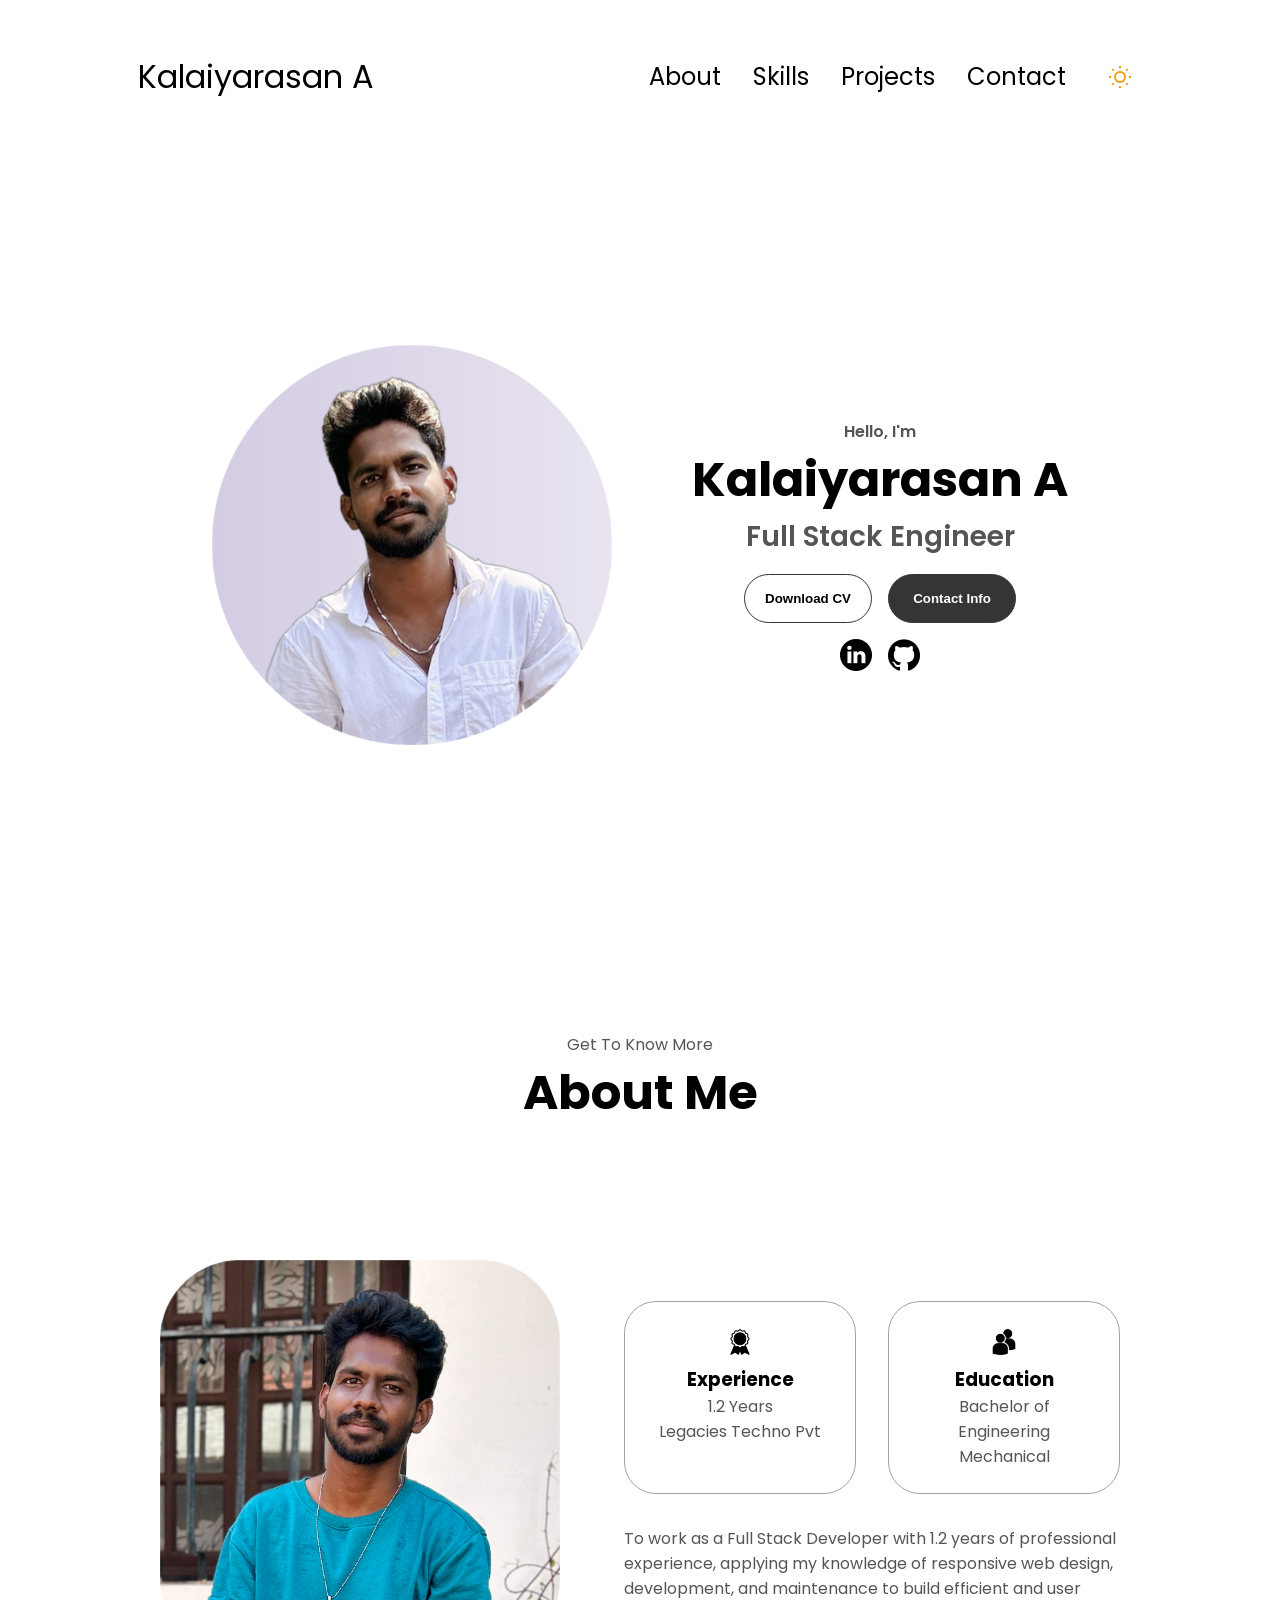
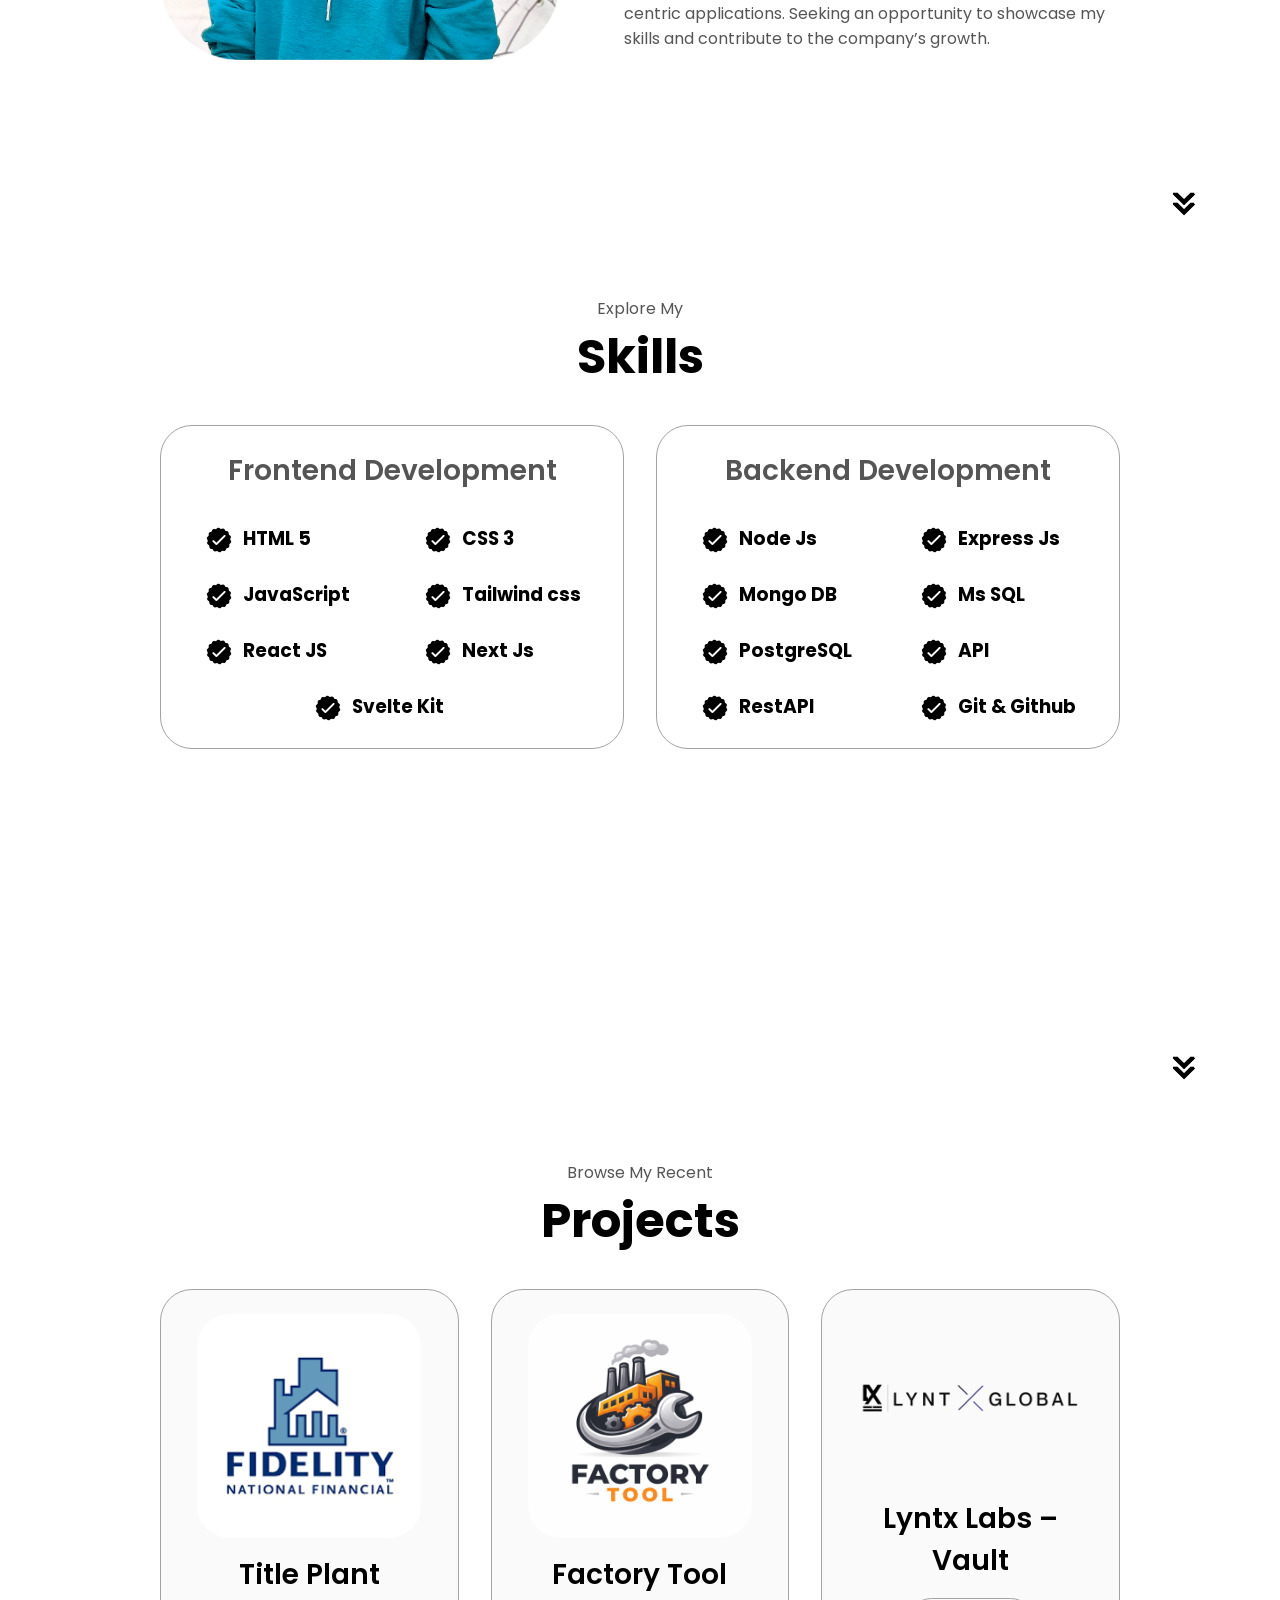
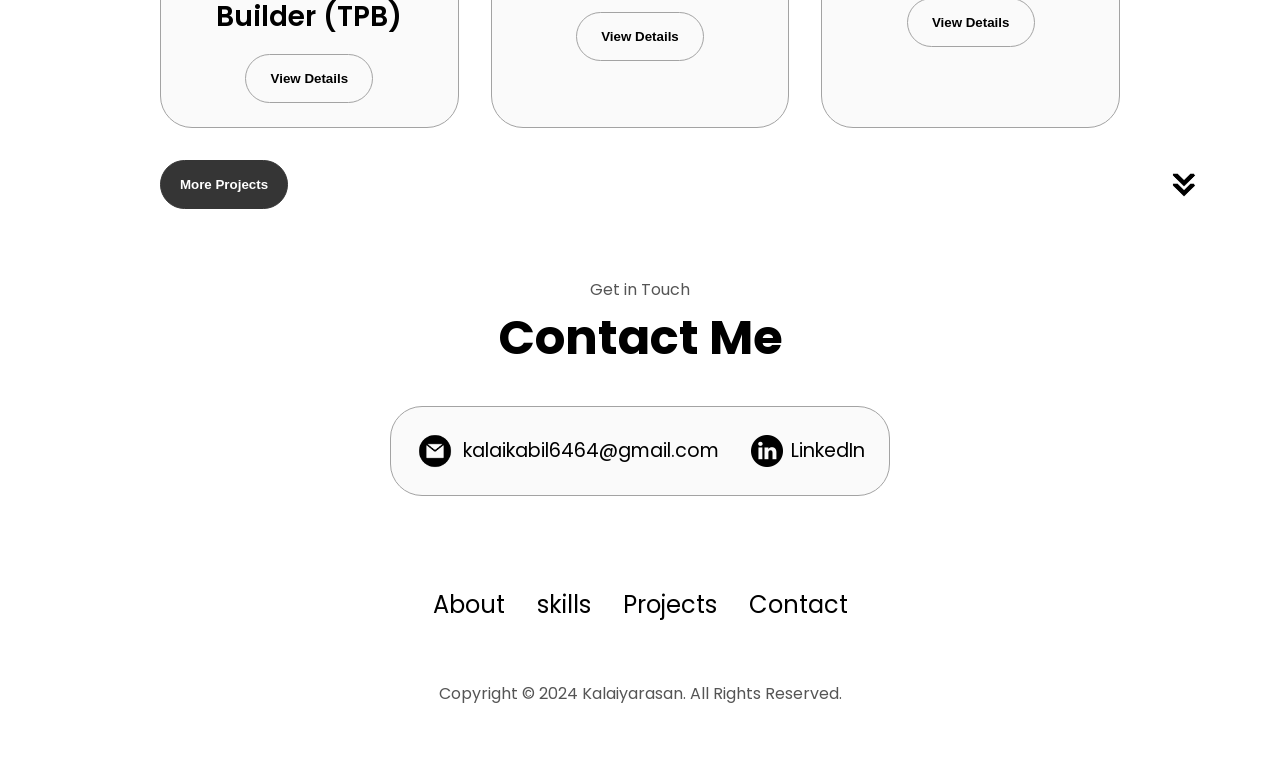
==== index.html @ e9d3bcfe "first commit" ====
<!DOCTYPE html>
<html lang="en">
<head>
    <meta charset="UTF-8">
    <meta name="viewport" content="width=device-width, initial-scale=1.0">
    <title>My Portfolio</title>
    <link rel="stylesheet" href="style.css">
    <link rel="stylesheet" href="mediaqueries.css">
    <link rel="shortcut icon" href="./assets/icon.png" type="image/x-icon">
</head>
<body>
    <nav id="desktop-nav">
        <div class="logo">Kalaiyarasan A</div>
        <div>
            <ul class="nav-links">
                <li><a href="#about">About</a></li>
                <li><a href="#skills">Skills</a></li>
                <li><a href="#projects">Projects</a></li>
                <li><a href="#contact">Contact</a></li>
                <li><button class="theme-toggle" onclick="toggleTheme()" aria-label="Toggle dark mode">
                    <div class="toggle-icon">
                        <svg class="sun-icon" viewBox="0 0 24 24" fill="none" stroke="currentColor" stroke-width="2">
                            <circle cx="12" cy="12" r="5"></circle>
                            <line x1="12" y1="1" x2="12" y2="3"></line>
                            <line x1="12" y1="21" x2="12" y2="23"></line>
                            <line x1="4.22" y1="4.22" x2="5.64" y2="5.64"></line>
                            <line x1="18.36" y1="18.36" x2="19.78" y2="19.78"></line>
                            <line x1="1" y1="12" x2="3" y2="12"></line>
                            <line x1="21" y1="12" x2="23" y2="12"></line>
                            <line x1="4.22" y1="19.78" x2="5.64" y2="18.36"></line>
                            <line x1="18.36" y1="5.64" x2="19.78" y2="4.22"></line>
                        </svg>
                        <svg class="moon-icon" viewBox="0 0 24 24" fill="none" stroke="currentColor" stroke-width="2">
                            <path d="M21 12.79A9 9 0 1 1 11.21 3 7 7 0 0 0 21 12.79z"></path>
                        </svg>
                    </div>
                </button></li>
            </ul>
        </div>
    </nav>
    <nav id="hamburger-nav">
        <div class="logo">Kalaiyarasan A</div>
        <div class="hamburger-menu-container">
          <button class="theme-toggle" onclick="toggleTheme()" aria-label="Toggle dark mode">
              <div class="toggle-icon">
                  <svg class="sun-icon" viewBox="0 0 24 24" fill="none" stroke="currentColor" stroke-width="2">
                      <circle cx="12" cy="12" r="5"></circle>
                      <line x1="12" y1="1" x2="12" y2="3"></line>
                      <line x1="12" y1="21" x2="12" y2="23"></line>
                      <line x1="4.22" y1="4.22" x2="5.64" y2="5.64"></line>
                      <line x1="18.36" y1="18.36" x2="19.78" y2="19.78"></line>
                      <line x1="1" y1="12" x2="3" y2="12"></line>
                      <line x1="21" y1="12" x2="23" y2="12"></line>
                      <line x1="4.22" y1="19.78" x2="5.64" y2="18.36"></line>
                      <line x1="18.36" y1="5.64" x2="19.78" y2="4.22"></line>
                  </svg>
                  <svg class="moon-icon" viewBox="0 0 24 24" fill="none" stroke="currentColor" stroke-width="2">
                      <path d="M21 12.79A9 9 0 1 1 11.21 3 7 7 0 0 0 21 12.79z"></path>
                  </svg>
              </div>
          </button>
          <div class="hamburger-menu">
            <div class="hamburger-icon" onclick="toggleMenu()">
            <span></span>
            <span></span>
            <span></span>
          </div>
          <div class="menu-links">
                <li><a href="#about" onclick="toggleMenu()">About</a></li>
                <li><a href="#skills" onclick="toggleMenu()">skills</a></li>
                <li><a href="#projects" onclick="toggleMenu()">Projects</a></li>
                <li><a href="#contact" onclick="toggleMenu()">Contact</a></li>
          </div>
          </div>
        </div>
          
    </nav>
    <!-- profile -->
    <section id="profile">
        <div class="section_pic-container">
            <img src="./assets/profile-pic.png" alt="Kalaiyarasan A profile picture">
        </div>
        <div class="section_text">
            <p class="section_text_p1">Hello, I'm</p>
            <h1 class="title">Kalaiyarasan A</h1>
            <p class="section_text_p2">Full Stack Engineer</p>
            <div class="btn-container">
                <button class="btn btn-color-2"
                 onclick="window.open('./assets/resume.pdf')"
                >Download CV</button>
                <button
                class="btn btn-color-1"
                onclick="location.href='./#contact'"
                >Contact Info</button>
            </div>
            <div class="socials-container">
                <img src="./assets/linkedin.png" alt="My Linked In profile" 
                class="icon" onclick="window.open('https://linkedin.com/in/kalaiyarasan-anandan-a44243298')"
                />
                <img src="./assets/github.png" alt="My Github In profile" 
                class="icon" onclick="window.open('https://github.com/kalai64')"
                />
            </div>
        </div>
    </section>
    <!-- about -->
    <section id="about">
        <p class="section_text_p1">Get To Know More</p>
        <h1 class="title">About Me</h1>
        <div class="section-container">
            <div class="section_pic-container">
                <img src="./assets/about-pic.png" 
                alt="Profile Picture"
                class="about-pic"
                />
            </div>
            <div class="about-details-container">
                <div class="about-containers">
                    <div class="details-container">
                        <img src="./assets/experience.png" 
                        alt="skills icon"
                        class="icon"
                        />
                        <h3>Experience</h3>
                        <p>1.2 Years <br/>Legacies Techno Pvt</p>
                    </div>
                    <div class="details-container">
                        <img src="./assets/education.png" 
                        alt="Education icon"
                        class="icon"
                        />
                        <h3>Education</h3>
                        <p>Bachelor of Engineering<br/>Mechanical</p>
                    </div>
                </div>
                <div class="text-container">
                    <p>To work as a Full Stack Developer with 1.2 years of professional experience, applying my knowledge of responsive web design, development, and maintenance to build efficient and user centric applications. Seeking an opportunity to showcase my skills and contribute to the company’s growth.</p>
                </div>
            </div>
        </div>
        <img src="./assets/arrow.png" alt="Arrow icon" class="icon arrow"
        onclick="location.href='./#skills'"
        />
    </section>

    <!-- SKILLS -->
    <section id="skills">
        <p class="section_text_p1">Explore My</p>
        <h1 class="title">Skills</h1>
        <div class="skills-details-container">
          <div class="about-containers">
            <div class="details-container">
              <h2 class="skills-sub-title">Frontend Development</h2>
              <div class="article-container">
                <article>
                  <img
                    src="./assets/checkmark.png"
                    alt="skills icon"
                    class="icon"
                  />
                  <div>
                    <h3>HTML 5</h3>
                  </div>
                </article>
                <article>
                  <img
                    src="./assets/checkmark.png"
                    alt="skills icon"
                    class="icon"
                  />
                  <div>
                    <h3>CSS 3</h3>
                  </div>
                </article>
                <article>
                  <img
                    src="./assets/checkmark.png"
                    alt="skills icon"
                    class="icon"
                  />
                  <div>
                    <h3>JavaScript</h3>
                  </div>
                </article>
                <article>
                  <img
                    src="./assets/checkmark.png"
                    alt="skills icon"
                    class="icon"
                  />
                  <div>
                    <h3>Tailwind css</h3>
                  </div>
                </article>
                <article>
                  <img
                    src="./assets/checkmark.png"
                    alt="skills icon"
                    class="icon"
                  />
                  <div>
                    <h3>React JS</h3>
                  </div>
                </article>
                <article>
                  <img
                    src="./assets/checkmark.png"
                    alt="skills icon"
                    class="icon"
                  />
                  <div>
                    <h3>Next Js</h3>
                  </div>
                </article>
                <article>
                  <img
                    src="./assets/checkmark.png"
                    alt="skills icon"
                    class="icon"
                  />
                  <div>
                    <h3>Svelte Kit</h3>
                  </div>
                </article>
              </div>
            </div>
            <div class="details-container">
              <h2 class="skills-sub-title">Backend Development</h2>
              <div class="article-container">
                <article>
                  <img
                    src="./assets/checkmark.png"
                    alt="skills icon"
                    class="icon"
                  />
                  <div>
                    <h3>Node Js</h3>
                  </div>
                </article>
                <article>
                  <img
                    src="./assets/checkmark.png"
                    alt="skills icon"
                    class="icon"
                  />
                  <div>
                    <h3>Express Js</h3>
                  </div>
                </article>
                <article>
                  <img
                    src="./assets/checkmark.png"
                    alt="skills icon"
                    class="icon"
                  />
                  <div>
                    <h3>Mongo DB</h3>
                  </div>
                </article>
                <article>
                  <img
                    src="./assets/checkmark.png"
                    alt="skills icon"
                    class="icon"
                  />
                  <div>
                    <h3>Ms SQL</h3>
                  </div>
                </article>
                <article>
                  <img
                    src="./assets/checkmark.png"
                    alt="skills icon"
                    class="icon"
                  />
                  <div>
                    <h3>PostgreSQL</h3>
                  </div>
                </article>
                <article>
                  <img
                    src="./assets/checkmark.png"
                    alt="skills icon"
                    class="icon"
                  />
                  <div>
                    <h3>API</h3>
                  </div>
                </article>
                <article>
                  <img
                    src="./assets/checkmark.png"
                    alt="skills icon"
                    class="icon"
                  />
                  <div>
                    <h3>RestAPI</h3>
                  </div>
                </article>
                <article>
                  <img
                    src="./assets/checkmark.png"
                    alt="skills icon"
                    class="icon"
                  />
                  <div>
                    <h3>Git & Github</h3>
                  </div>
                </article>
              </div>
            </div>
          </div>
        </div>
        <img
          src="./assets/arrow.png"
          alt="Arrow icon"
          class="icon arrow"
          onclick="location.href='./#projects'"
        />
    </section>
    <!-- projects -->
    <section id="projects">
      <p class="section_text_p1">Browse My Recent</p>
      <h1 class="title">Projects</h1>
      <div class="skills-details-container">
        <div class="about-containers">
          <!-- TPB Project -->
        <div class="details-container color-container">
          <div class="article-container">
            <img src="./assets/fnf.png" alt="Project 1" class="project-img"/>
          </div>
          <h2 class="skills-sub-title project-title">Title Plant Builder (TPB)</h2>
          <div class="btn-container">
            <button class="btn btn-color-2 project-btn" onclick="openProjectSlider('tpb')">View Details</button>
          </div>
        </div>
        
        <!-- Factory Tool -->
        <div class="details-container color-container">
          <div class="article-container">
            <img src="./assets/factory_tool.png" alt="Project 3" class="project-img"/>
          </div>
          <h2 class="skills-sub-title project-title">Factory Tool</h2>
          <div class="btn-container">
            <button class="btn btn-color-2 project-btn" onclick="openProjectSlider('fm')">View Details</button>

          </div>
        </div>
        <!-- Vault -->
        <div class="details-container color-container">
          <div class="article-container">
            <img src="./assets/lynt_X.png" alt="Project 3" class="project-img"/>
          </div>
          <h2 class="skills-sub-title project-title">Lyntx Labs – Vault</h2>
          <div class="btn-container">
            <button class="btn btn-color-2 project-btn" onclick="openProjectSlider('vault')">View Details</button>
          </div>
        </div>
        <button class="btn btn-color-1" onclick="window.location.href='projects.html'">More Projects</button>
      </div>
      </div>
      <img
          src="./assets/arrow.png"
          alt="Arrow icon"
          class="icon arrow"
          onclick="location.href='./#contact'"
        />
    </section>
    <!-- contact -->
    <section id="contact">
      <p class="section_text_p1">Get in Touch</p>
      <h1 class="title">Contact Me</h1>
      <div class="contact-info-upper-container">
        <div class="contact-info-container">
          <img src="./assets/email.png" alt="Email icon" class="icon contact-icon email-icon"/>
          <p><a href="mailto:kalaikabil6464@gmail.com">kalaikabil6464@gmail.com</a></p>
        </div>
        <div class="contact-info-container">
          <img src="./assets/linkedin.png" alt="Linkedin icon" class="icon contact-icon"/>
          <p><a href="https://linkedin.com/in/kalaiyarasan-anandan-a44243298" target="_blank">LinkedIn</a></p>
        </div>
      </div>
    </section>
    <footer>
      <nav>
        <div class="nav-links-container">
          <ul class="nav-links">
            <li><a href="#about">About</a></li>
            <li><a href="#skills">skills</a></li>
            <li><a href="#projects">Projects</a></li>
            <li><a href="#contact">Contact</a></li>
        </ul>
        </div>
      </nav>
      <p>Copyright &#169; 2024 Kalaiyarasan. All Rights Reserved.</p>
    </footer>

    <!-- Shared Project Slider -->
    <div class="project-overlay" id="projectOverlay" onclick="closeProjectSlider()"></div>
    <div class="project-slider" id="projectSlider">
      <button class="slider-close-btn" onclick="closeProjectSlider()">&#215;</button>
      <img src="" alt="" class="slider-project-img" id="sliderImg"/>
      <h2 class="slider-project-title" id="sliderTitle"></h2>
      <p class="slider-project-desc" id="sliderDesc"></p>
      <p class="slider-section-heading">Tech Stack</p>
      <div class="slider-tags" id="sliderTags"></div>
      <h3 class="slider-section-heading">Key Features</h3>
      <ul class="slider-features" id="sliderFeatures"></ul>
      <h3 class="slider-section-heading">My Role</h3>
      <p class="slider-project-desc" id="sliderRole"></p>
      <div class="slider-btn-container" id="sliderBtns"></div>
    </div>

    <script src="script.js"></script>
</body>
</html>
---- style.css ----
@import url('https://fonts.googleapis.com/css2?family=Poppins:wght@300;400;500;600&display=swap');

/* CSS Variables for Theme */
:root {
    --bg-color: #ffffff;
    --text-color: #000000;
    --text-secondary: rgb(85, 85, 85);
    --border-color: rgb(163, 163, 163);
    --btn-bg: rgb(53, 53, 53);
    --btn-hover-bg: rgb(0, 0, 0);
    --container-bg: white;
    --container-secondary-bg: rgb(250, 250, 250);
    --link-hover: grey;
    --nav-bg: #ffffff;
    --hamburger-bg: white;
}

[data-theme="dark"] {
    --bg-color: #1a1a2e;
    --text-color: #eaeaea;
    --text-secondary: #b0b0b0;
    --border-color: #444466;
    --btn-bg: #3a3a5c;
    --btn-hover-bg: #4a4a7c;
    --container-bg: #252542;
    --container-secondary-bg: #2a2a4a;
    --link-hover: #a0a0c0;
    --nav-bg: #1a1a2e;
    --hamburger-bg: #252542;
}

* {
    margin: 0;
    padding: 0;
}
body {
    font-family: "Poppins", sans-serif;
    background-color: var(--bg-color);
    color: var(--text-color);
    transition: background-color 0.3s ease, color 0.3s ease;
}
html {
    scroll-behavior: smooth;
}
p {
    color: var(--text-secondary);
}

a, .btn {
    transition: all 300ms ease;
}

nav, .nav-links {
    display: flex;
}
nav {
    justify-content: space-around;
    align-items: center;
    height: 17vh;
    background-color: var(--nav-bg);
    transition: background-color 0.3s ease;
}
.nav-links {
    gap: 2rem;
    list-style: none;
    font-size: 1.5rem;
    align-items: center;
}
a {
    color: var(--text-color);
    text-decoration: none;
    text-decoration-color: var(--bg-color);
    transition: color 0.3s ease;
}
a:hover {
    color: var(--link-hover);
    text-decoration: underline;
    text-underline-offset: 1rem;
    text-decoration-color: var(--border-color);
}
.logo {
    font-size: 2rem;
    color: var(--text-color);
}
.logo:hover {
    cursor: default;
}

/* Hamburger Menu */

#hamburger-nav {
    display: none;
  }
  .hamburger-menu {
    position: relative;
    display: inline-block;
  }
  .hamburger-icon {
    display: flex;
    flex-direction: column;
    justify-content: space-between;
    height: 24px;
    width: 30px;
    cursor: pointer;
  }
  .hamburger-icon span {
    width: 100%;
    height: 2px;
    background-color: var(--text-color);
    transition: all 0.3 ease-in-out;
  }
  .menu-links {
    position: absolute;
    top: 100%;
    right: 0;
    background-color: var(--hamburger-bg);
    width: fit-content;
    max-height: 0;
    overflow: hidden;
    transition: all 0.3 ease-in-out;
  }
  .menu-links a {
    display: block;
    padding: 10px;
    text-align: center;
    font-size: 1.5rem;
    color: var(--text-color);
    text-decoration: none;
    transition: all 0.3 ease-in-out;
  }
  .menu-links li {
    list-style: none;
  }
  .menu-links.open {
    max-height: 300px;
  }
  .hamburger-icon.open span:first-child {
    transform: rotate(45deg) translate(10px, 5px);
  }
  .hamburger-icon.open span:nth-child(2) {
    opacity: 0;
  }
  .hamburger-icon.open span:last-child {
    transform: rotate(-45deg) translate(10px, -5px);
  }
  .hamburger-icon span:first-child {
    transform: none;
  }
  .hamburger-icon span:first-child {
    opacity: 1;
  }
  .hamburger-icon span:first-child {
    transform: none;
  }

/* Section */

section {
  padding-top: 4vh;
  height: 96vh;
  margin: 0 10rem;
  box-sizing: border-box;
  min-height: fit-content;
}
.section-container {
  display: flex;
}
#profile {
  display: flex;
  justify-content: center;
  gap: 5rem;
  height: 80vh;
}

.section_pic-container {
  display: flex;
  height: 400px;
  width: 400px;
  margin: auto 0;
}

.section_text {
  align-self: center;
  text-align: center;
}

.section_text p {
  font-weight: 600;
}

.section_text_p1 {
  text-align: center;
}

.section_text_p2 {
  font-size: 1.75rem;
  margin-bottom: 1rem;
}

.title {
  font-size: 3rem;
  text-align: center;
  color: var(--text-color);
}

.socials-container {
  display: flex;
  justify-content: center;
  margin-top: 1rem;
  gap: 1rem;
}

.icon {
  cursor: pointer;
  height: 2rem;
}

.btn-container {
  display: flex;
  justify-content: center;
  gap: 1rem;
}

.btn {
  font-weight: 600;
  transition: all 300ms ease;
  padding: 1rem;
  width: 8rem;
  border-radius: 2rem;
}

.btn-color-1,
.btn-color-2 {
  border: var(--btn-bg) 0.1rem solid;
}

.btn-color-1:hover,
.btn-color-2:hover {
  cursor: pointer;
}

.btn-color-1,
.btn-color-2:hover {
  background: var(--btn-bg);
  color: white;
}

.btn-color-1:hover {
  background: var(--btn-hover-bg);
}

.btn-color-2 {
  background: none;
  color: var(--text-color);
}

.btn-color-2:hover {
  border: var(--btn-hover-bg) 0.1rem solid;
}

.btn-container {
  gap: 1rem;
}

/* About section */

#about {
  position: relative;
}
.about-containers {
  display: flex;
  flex-wrap: wrap;
  gap: 2rem;
  margin-bottom: 2rem;
  margin-top: 2rem;
}
.about-details-container {
  justify-content: center;
  flex-direction: column;
}
.about-containers, 
.about-details-container {
  display: flex;
}
.about-pic {
  border-radius: 2rem;
}
.arrow {
  position: absolute;
  right: -5rem;
  bottom: 2.5rem;
}
.details-container {
  padding: 1.5rem;
  flex: 1;
  background: var(--container-bg);
  border-radius: 2rem;
  border: var(--btn-bg) 0.1rem solid;
  border-color: var(--border-color);
  text-align: center;
  transition: background-color 0.3s ease, border-color 0.3s ease;
}
.section-container {
  gap: 4rem;
  height: 80%;
}
.section_pic-container {
  height: 400px;
  width: 400px;
  margin: auto 0;
}

/* skills section */

#skills {
  position: relative;
}

.skills-sub-title {
  color: var(--text-secondary);
  font-weight: 600;
  font-size: 1.75rem;
  margin-bottom: 2rem;
}

.skills-details-container {
  display: flex;
  justify-content: center;
  flex-direction: column;
}

.article-container {
  display: flex;
  text-align: initial;
  flex-wrap: wrap;
  flex-direction: row;
  gap: 1.5rem;
  justify-content: space-around;
}

article {
  display: flex;
  width: 10rem;
  
  gap: 0.5rem;
}

article .icon {
  cursor: default;
}

/*Projects section */

#projects {
  position: relative;
}

/* Projects grid layout */
#projects .about-containers {
  display: grid;
  grid-template-columns: repeat(3, 1fr);
  gap: 2rem;
}

.color-container {
  border-color: var(--border-color);
  background: var(--container-secondary-bg);
}
.project-img {
  border-radius: 2rem;
  width: 90%;
  height: 90%;
}
.project-title {
  margin: 1rem;
  color: var(--text-color);
}
.project-btn {
  color: var(--text-color);
  border-color: var(--border-color);
}

#more-projects {
  position: relative;
}

/*Contact section */

#contact {
  display: flex;
  justify-content: center;
  flex-direction: column;
  height: 70vh;
}
.contact-info-upper-container {
  display: flex;
  justify-content: center;
  border-radius: 2rem;
  border: var(--btn-bg) 0.1rem solid;
  border-color: var(--border-color);
  background: var(--container-secondary-bg);
  margin: 2rem auto;
  padding: 0.5rem;
  transition: background-color 0.3s ease, border-color 0.3s ease;
}
.contact-info-container {
  display: flex;
  align-items: center;
  justify-content: center;
  gap: 0.5rem;
  margin: 1rem;
}
.contact-info-container p {
  font-size: larger;
}
.contact-icon {
  cursor: default;
}
.email-icon {
  height: 2.5rem;
}

/* Footer section */

footer {
  height: 26vh;
  margin: 0 rem;
  background-color: var(--bg-color);
  transition: background-color 0.3s ease;
}
footer p {
  text-align: center;
  color: var(--text-secondary);
}

.home-icon {
  display: inline-block;
  cursor: pointer;
  margin: 1rem; 
}

.home-icon img {
  width: 70px;
  height: 70px;
  transition: transform 0.3s ease;
}

/* Theme Toggle Button - Animated */
.theme-toggle {
  background: none;
  border: 2px solid var(--container-bg);
  border-radius: 50%;
  width: 45px;
  height: 45px;
  cursor: pointer;
  display: flex;
  align-items: center;
  justify-content: center;
  transition: all 0.3s ease;
  position: static;
  overflow: hidden;
}

.theme-toggle:hover {
  border-color: var(--container-bg);
  transform: scale(1.1);
}

.toggle-icon {
  position: relative;
  width: 24px;
  height: 24px;
}

.theme-toggle svg {
  position: absolute;
  top: 0;
  left: 0;
  width: 24px;
  height: 24px;
  transition: all 0.5s cubic-bezier(0.4, 0, 0.2, 1);
}

.theme-toggle .sun-icon {
  stroke: #f39c12;
  transform: rotate(0deg) scale(1);
  opacity: 1;
}

.theme-toggle .moon-icon {
  stroke: #9b59b6;
  transform: rotate(-90deg) scale(0);
  opacity: 0;
}

[data-theme="dark"] .theme-toggle .sun-icon {
  transform: rotate(90deg) scale(0);
  opacity: 0;
}

[data-theme="dark"] .theme-toggle .moon-icon {
  transform: rotate(0deg) scale(1);
  opacity: 1;
}

/* Hamburger menu container for theme toggle */
.hamburger-menu-container {
  display: flex;
  align-items: center;
  gap: 1rem;
}

/* Projects page top nav */
.projects-top-nav {
  display: flex;
  justify-content: space-between;
  align-items: center;
  padding: 1rem 2rem;
  background-color: var(--nav-bg);
  transition: background-color 0.3s ease;
}

/* Back button for projects page */
.back-btn {
  background: none;
  border: 2px solid var(--border-color);
  border-radius: 2rem;
  padding: 0.5rem 1.2rem;
  font-size: 1rem;
  font-family: "Poppins", sans-serif;
  font-weight: 500;
  color: var(--text-color);
  cursor: pointer;
  transition: all 0.3s ease;
  display: flex;
  align-items: center;
  gap: 0.3rem;
}

.back-btn:hover {
  background: var(--btn-bg);
  color: white;
  border-color: var(--btn-bg);
}

/* Dark mode icon filter for icons that need inversion */
[data-theme="dark"] .icon {
  filter: brightness(0.8) invert(0.8);
}

/* Project Side Slider */
.project-overlay {
  display: none;
  position: fixed;
  inset: 0;
  background: rgba(0, 0, 0, 0.45);
  z-index: 999;
}
.project-overlay.open { display: block; }

.project-slider {
  position: fixed;
  top: 0;
  right: -780px;
  width: 740px;
  max-width: 95vw;
  height: 100%;
  background: var(--container-bg);
  border-left: 1px solid var(--border-color);
  border-radius: 1rem 0 0 1rem;
  z-index: 1000;
  overflow-y: auto;
  padding: 2rem 2rem 3rem;
  box-sizing: border-box;
  transition: right 0.35s cubic-bezier(0.4, 0, 0.2, 1);
}
.project-slider.open { right: 0; }

.slider-close-btn {
  float: right;
  background: none;
  border: 1px solid var(--border-color);
  border-radius: 50%;
  width: 34px;
  height: 34px;
  font-size: 20px;
  cursor: pointer;
  color: var(--text-secondary);
  display: flex;
  align-items: center;
  justify-content: center;
  transition: background 0.2s;
}
.slider-close-btn:hover { background: var(--container-secondary-bg); }

.slider-project-img {
  width: 20%;
  border-radius: 1rem;
  margin: 1rem 0;
  display: block;
  clear: both;
}
.slider-project-title {
  font-size: 1.4rem;
  font-weight: 600;
  color: var(--text-color);
  margin-bottom: 0.75rem;
}
.slider-project-desc {
  font-size: 0.95rem;
  color: var(--text-secondary);
  line-height: 1.7;
  margin-bottom: 1rem;
}
.slider-tags {
  display: flex;
  flex-wrap: wrap;
  gap: 0.5rem;
  margin-bottom: 1.25rem;
}
.slider-tag {
  background: var(--container-secondary-bg);
  border: 1px solid var(--border-color);
  color: var(--text-secondary);
  font-size: 0.8rem;
  padding: 4px 12px;
  border-radius: 2rem;
}
.slider-section-heading {
  font-size: 0.8rem;
  font-weight: 600;
  color: var(--text-secondary);
  text-transform: uppercase;
  letter-spacing: 0.07em;
  margin: 1.5rem 0 0.6rem;
}
.slider-features {
  list-style: none;
  padding: 0;
  margin-bottom: 0.5rem;
}
.slider-features li {
  font-size: 0.9rem;
  color: var(--text-color);
  padding: 0.4rem 0;
  padding-left: 1rem;
  position: relative;
}
.slider-features li::before {
  content: '';
  position: absolute;
  left: 0;
  top: 50%;
  transform: translateY(-50%);
  width: 5px;
  height: 5px;
  border-radius: 50%;
  background: var(--text-secondary);
}
.slider-btn-container {
  display: flex;
  gap: 1rem;
  margin-top: 2rem;
}
---- mediaqueries.css ----
@media screen and (max-width: 1400px) {
    #profile {
      height: 83vh;
      margin-bottom: 6rem;
    }
    .about-containers {
      flex-wrap: wrap;
    }
    #contact,
    #projects {
      height: fit-content;
    }
    #more-projects {
      height: fit-content;
    }
  }
  
  @media screen and (max-width: 1200px) {
    #desktop-nav {
      display: none;
    }
    #hamburger-nav {
      display: flex;
    }
    /* Theme toggle inline with hamburger */
    #hamburger-nav .theme-toggle {
      position: static;
      width: 40px;
      height: 40px;
    }
    #experience,
    .experience-details-container {
      margin-top: 2rem;
    }
    #profile,
    .section-container {
      display: block;
    }
    .arrow {
      display: none;
    }
    section,
    .section-container {
      height: fit-content;
    }
    section {
      margin: 0 5%;
    }
    .section_pic-container {
      width: 275px;
      height: 275px;
      margin: 0 auto 2rem;
    }
    .about-containers {
      margin-top: 0;
    }
    /* Tablet: 2 columns for projects */
    #projects .about-containers {
      grid-template-columns: repeat(2, 1fr);
    }
  }
  
  @media screen and (max-width: 600px) {
    #contact,
    footer {
      height: 40vh;
    }
    #profile {
      height: 83vh;
      margin-bottom: 0;
    }
    article {
      font-size: 1rem;
    }
    footer nav {
      height: fit-content;
      margin-bottom: 2rem;
    }
    .about-containers,
    .contact-info-upper-container,
    .btn-container {
      flex-wrap: wrap;
    }
    .contact-info-container {
      margin: 0;
    }
    .contact-info-container p,
    .nav-links li a {
      font-size: 1rem;
    }
    .experience-sub-title {
      font-size: 1.25rem;
    }
    .logo {
      font-size: 1.5rem;
    }
    .nav-links {
      flex-direction: column;
      gap: 0.5rem;
      text-align: center;
    }
    .section_pic-container {
      width: auto;
      height: 46vw;
      justify-content: center;
    }
    .section_text_p2 {
      font-size: 1.25rem;
    }
    .title {
      font-size: 2rem;
    }
    .text-container {
      text-align: justify;
    }
    /* Mobile: 1 column for projects */
    #projects .about-containers {
      grid-template-columns: 1fr;
    }
    /* Smaller buttons on mobile */
    .btn {
      padding: 0.7rem;
      width: 8rem;
      font-size: 0.85rem;
    }
    .project-btn {
      padding: 0.5rem 0.8rem;
      width: auto;
      font-size: 0.8rem;
    }
  }
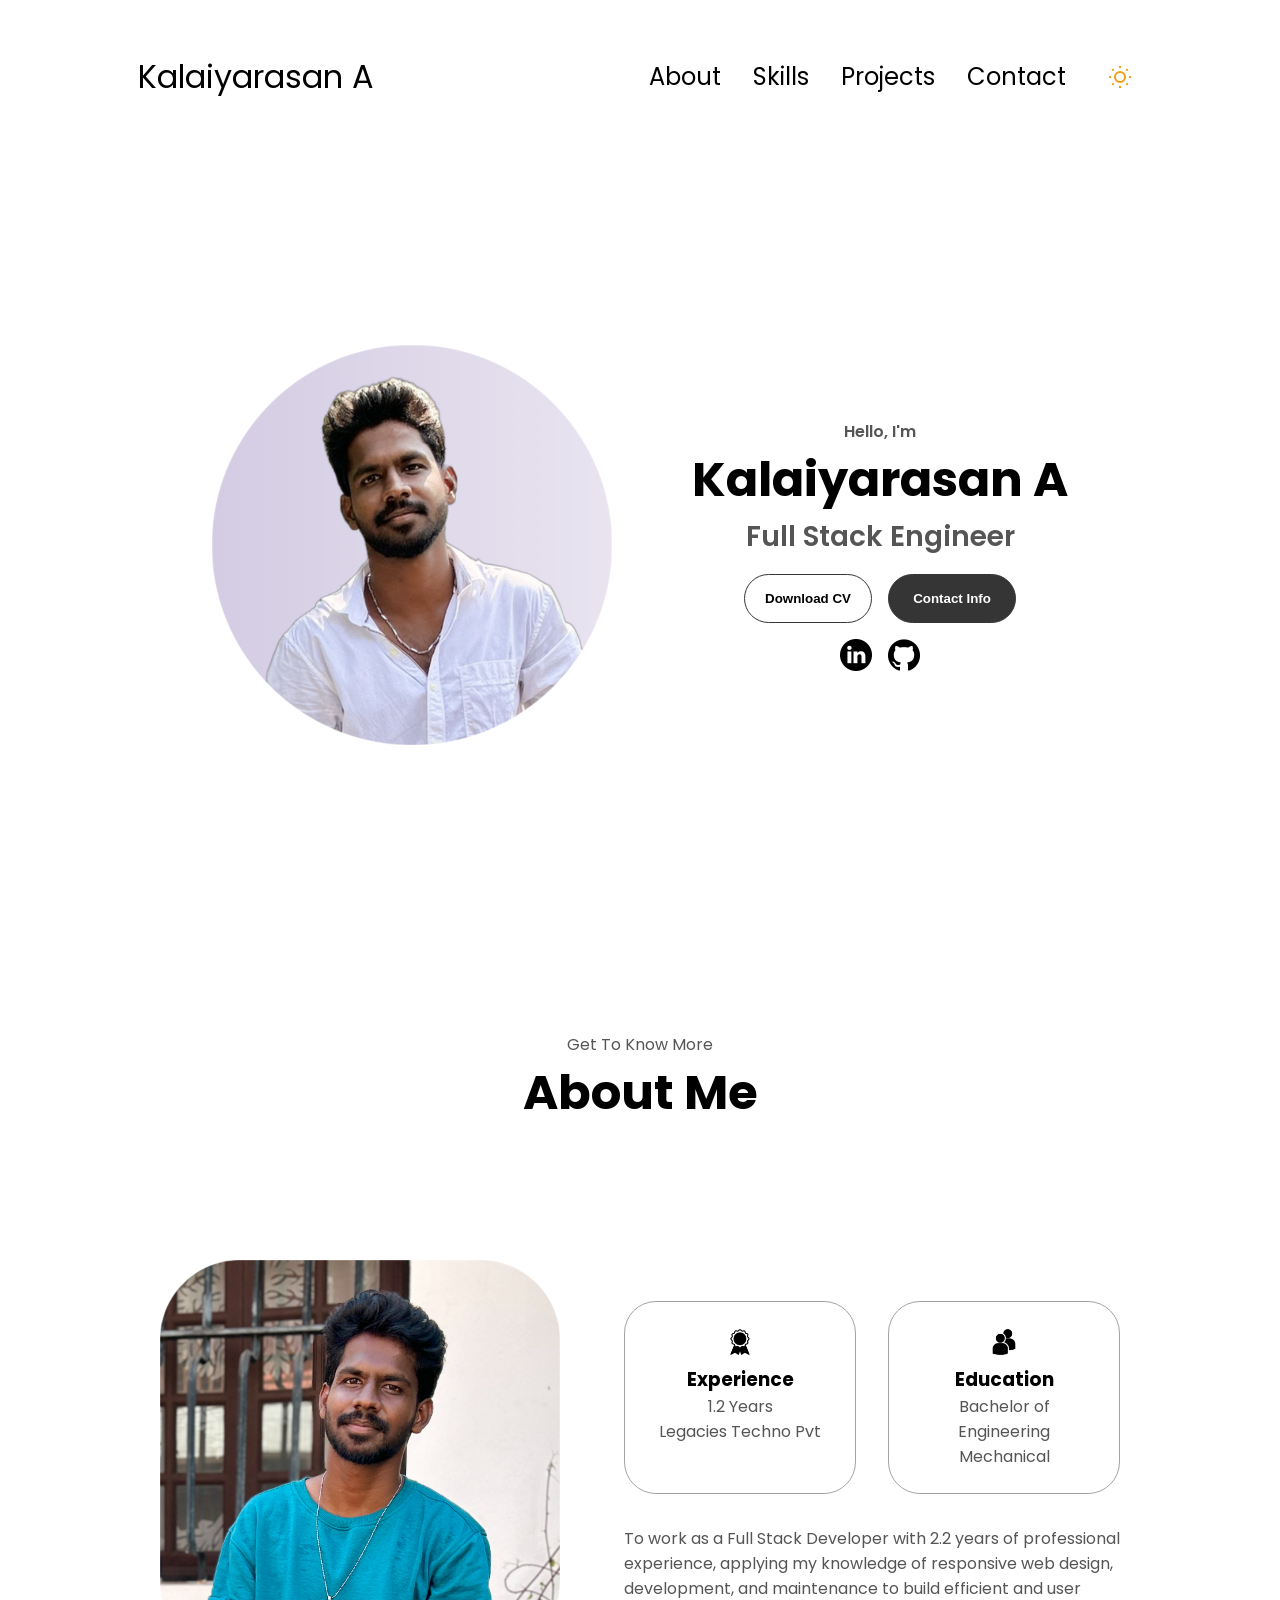
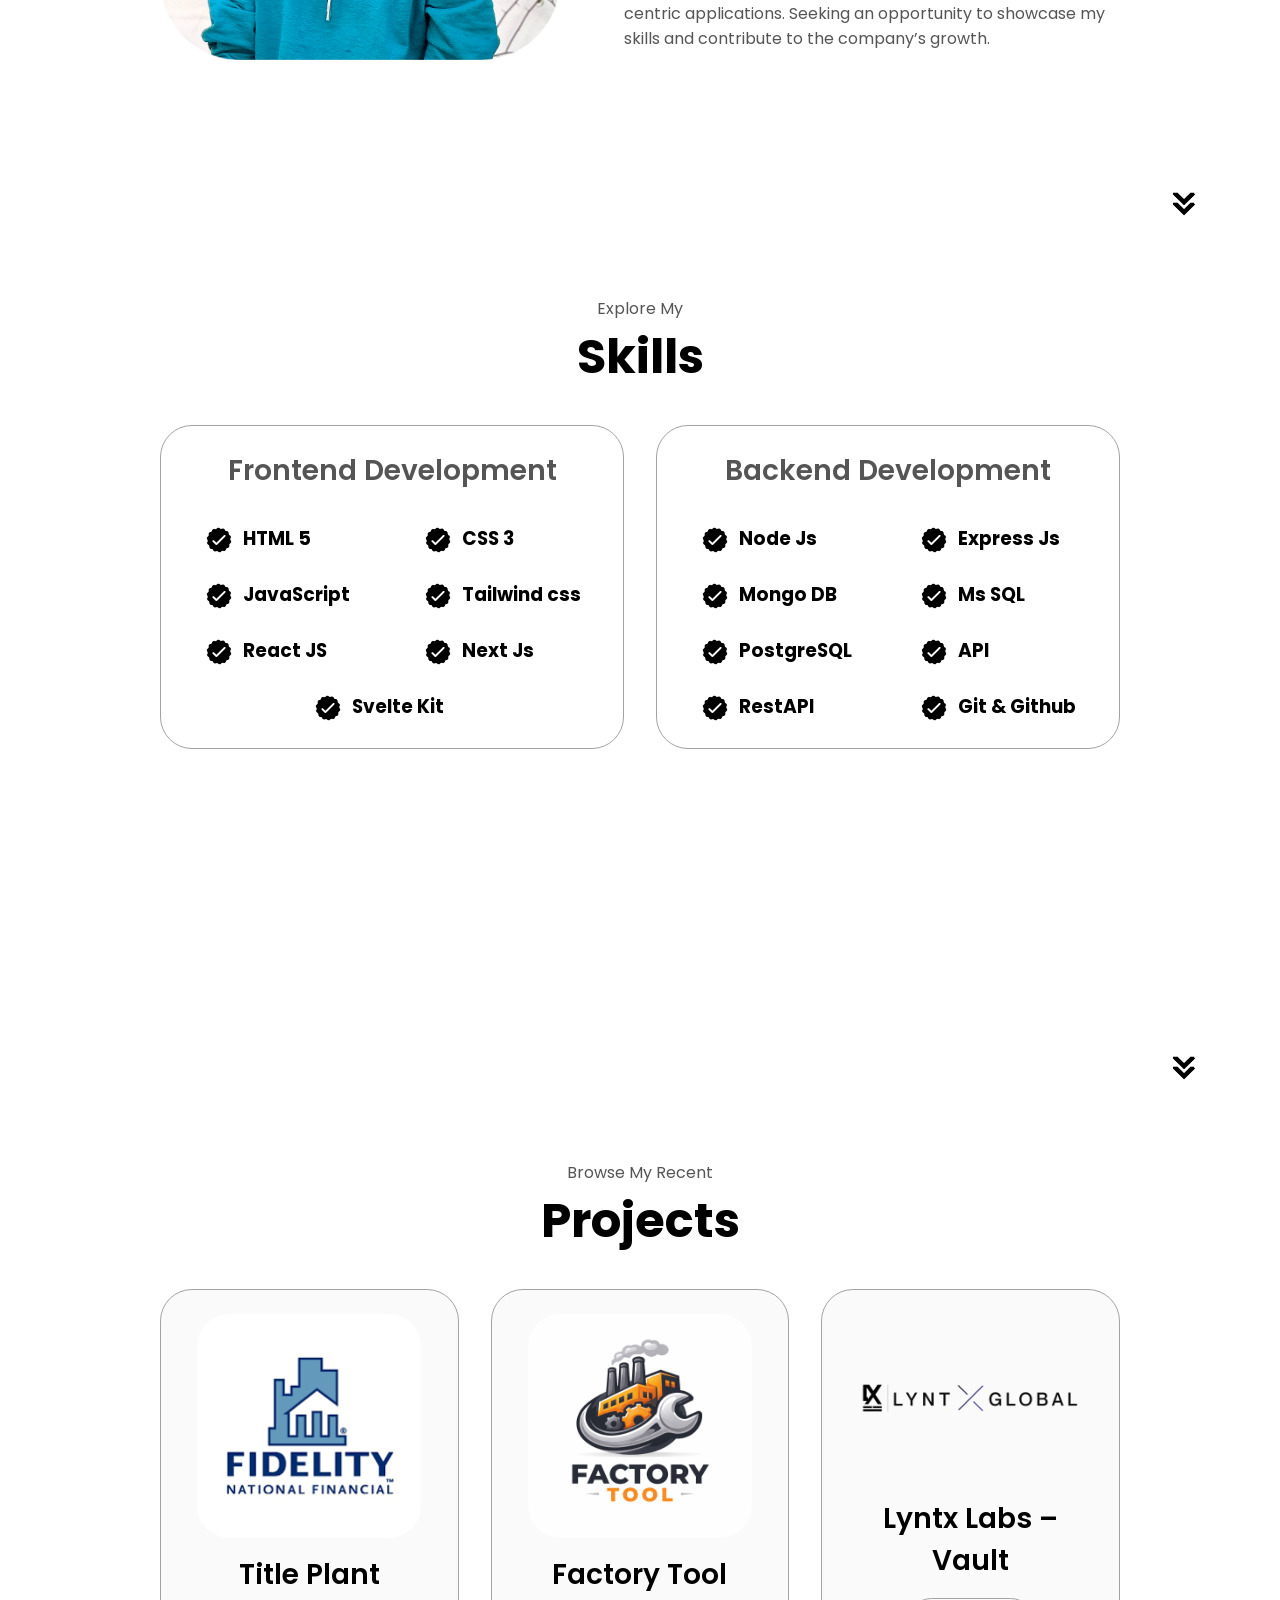
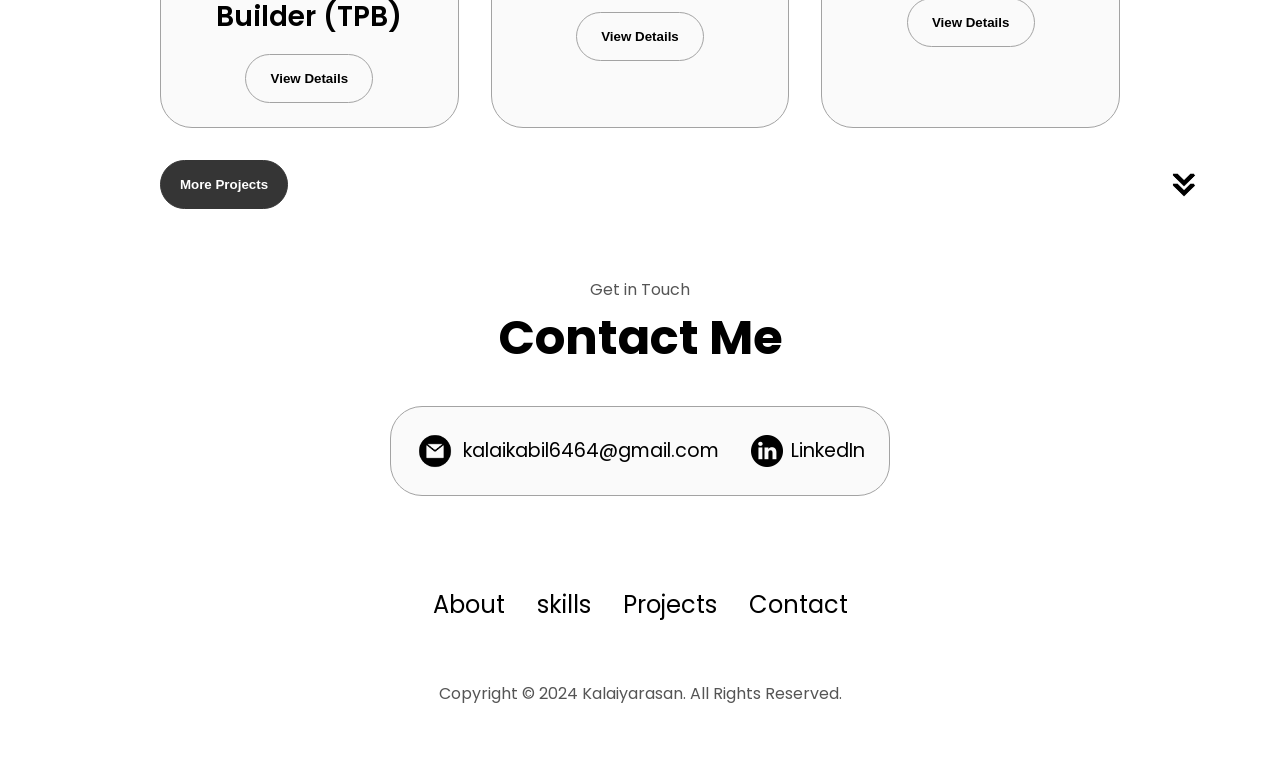
==== commit 6179cffd: "Eperience Added" ====
--- a/index.html
+++ b/index.html
@@ -134,7 +134,7 @@
                     </div>
                 </div>
                 <div class="text-container">
-                    <p>To work as a Full Stack Developer with 1.2 years of professional experience, applying my knowledge of responsive web design, development, and maintenance to build efficient and user centric applications. Seeking an opportunity to showcase my skills and contribute to the company’s growth.</p>
+                    <p>To work as a Full Stack Developer with 2.2 years of professional experience, applying my knowledge of responsive web design, development, and maintenance to build efficient and user centric applications. Seeking an opportunity to showcase my skills and contribute to the company’s growth.</p>
                 </div>
             </div>
         </div>
